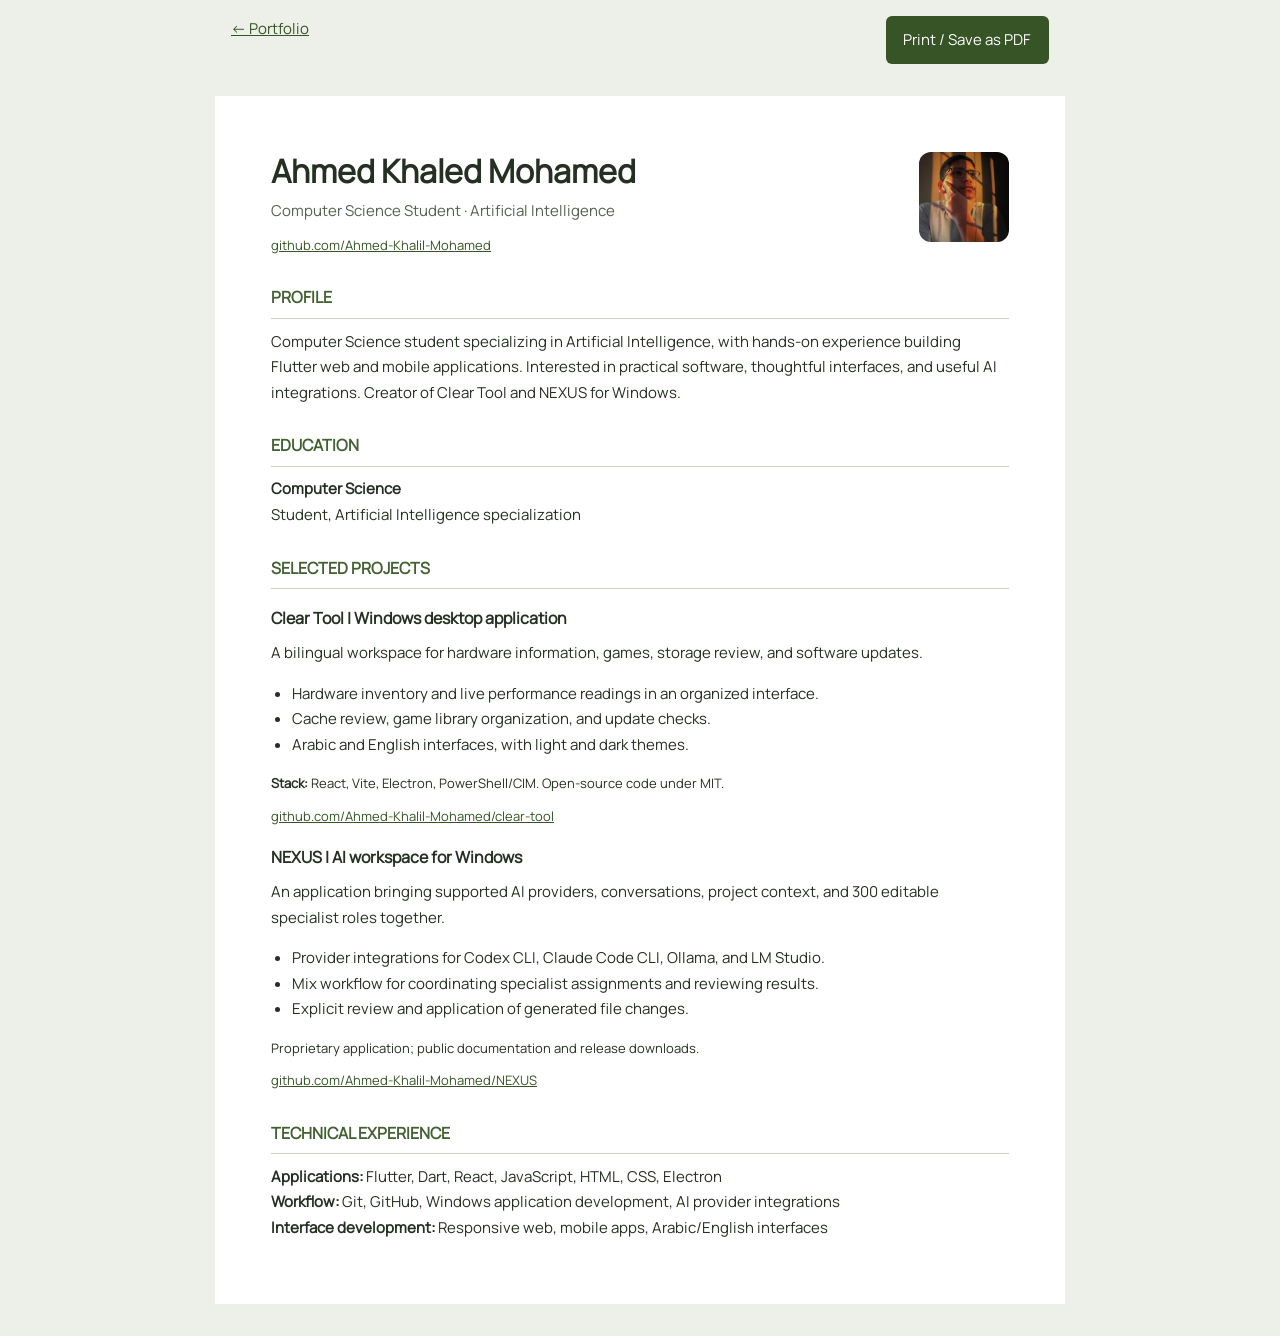
==== resume.html @ a7a3da9f "Publish bilingual portfolio with projects and printable resume" ====
<!doctype html>
<html lang="en"><head><meta charset="UTF-8"><meta name="viewport" content="width=device-width,initial-scale=1"><title>Ahmed Khaled Mohamed | Résumé</title><meta name="description" content="Ahmed Khaled Mohamed: Computer Science student specializing in AI, with Flutter web and mobile application experience."><style>@font-face{font-family:Manrope;src:url(manrope-regular.ttf);font-display:swap}*{box-sizing:border-box}body{font:15px/1.7 Manrope,'Segoe UI',sans-serif;background:#edf0e9;color:#243021;margin:0}.page{max-width:850px;margin:2rem auto;padding:3.5rem;background:#fff}h1{font-size:32px;line-height:1.2;margin:0}h2{font-size:16px;margin:1.7rem 0 .6rem;color:#436032;border-bottom:1px solid #cad2c5;padding-bottom:.4rem}h3{font-size:16px;margin:1rem 0 .25rem}p{margin:.5rem 0}a{color:#365426;overflow-wrap:anywhere}.top{display:flex;gap:2rem;justify-content:space-between}.top img{height:90px;width:90px;border-radius:12px}.controls{max-width:850px;margin:1rem auto;display:flex;justify-content:space-between;padding:0 1rem}button{padding:.7rem 1.1rem;background:#365426;color:white;border:0;border-radius:6px;cursor:pointer;font:inherit}ul{padding-left:1.3rem}.role{color:#52614e}.small{font-size:13px}@media(max-width:600px){.page{padding:1.5rem;margin:.5rem}.top{gap:1rem}h1{font-size:26px}.top img{height:65px;width:65px}}@media print{body{background:white;font-size:10pt}.controls{display:none}.page{padding:0;margin:0;max-width:none}h2{break-after:avoid}article{break-inside:avoid}a{color:inherit;text-decoration:none}@page{size:A4;margin:15mm}}</style></head><body><div class="controls"><a href="index.html">← Portfolio</a><button onclick="window.print()">Print / Save as PDF</button></div><main class="page"><header class="top"><div><h1>Ahmed Khaled Mohamed</h1><p class="role">Computer Science Student · Artificial Intelligence</p><a class="small" href="https://github.com/Ahmed-Khalil-Mohamed">github.com/Ahmed-Khalil-Mohamed</a></div><img src="portrait.jpg" width="90" height="90" alt="Ahmed Khaled Mohamed"></header><section><h2>PROFILE</h2><p>Computer Science student specializing in Artificial Intelligence, with hands-on experience building Flutter web and mobile applications. Interested in practical software, thoughtful interfaces, and useful AI integrations. Creator of Clear Tool and NEXUS for Windows.</p></section><section><h2>EDUCATION</h2><p><strong>Computer Science</strong><br>Student, Artificial Intelligence specialization</p></section><section><h2>SELECTED PROJECTS</h2><article><h3>Clear Tool | Windows desktop application</h3><p>A bilingual workspace for hardware information, games, storage review, and software updates.</p><ul><li>Hardware inventory and live performance readings in an organized interface.</li><li>Cache review, game library organization, and update checks.</li><li>Arabic and English interfaces, with light and dark themes.</li></ul><p class="small"><strong>Stack:</strong> React, Vite, Electron, PowerShell/CIM. Open-source code under MIT.</p><a class="small" href="https://github.com/Ahmed-Khalil-Mohamed/clear-tool">github.com/Ahmed-Khalil-Mohamed/clear-tool</a></article><article><h3>NEXUS | AI workspace for Windows</h3><p>An application bringing supported AI providers, conversations, project context, and 300 editable specialist roles together.</p><ul><li>Provider integrations for Codex CLI, Claude Code CLI, Ollama, and LM Studio.</li><li>Mix workflow for coordinating specialist assignments and reviewing results.</li><li>Explicit review and application of generated file changes.</li></ul><p class="small">Proprietary application; public documentation and release downloads.</p><a class="small" href="https://github.com/Ahmed-Khalil-Mohamed/NEXUS">github.com/Ahmed-Khalil-Mohamed/NEXUS</a></article></section><section><h2>TECHNICAL EXPERIENCE</h2><p><strong>Applications:</strong> Flutter, Dart, React, JavaScript, HTML, CSS, Electron<br><strong>Workflow:</strong> Git, GitHub, Windows application development, AI provider integrations<br><strong>Interface development:</strong> Responsive web, mobile apps, Arabic/English interfaces</p></section></main></body></html>
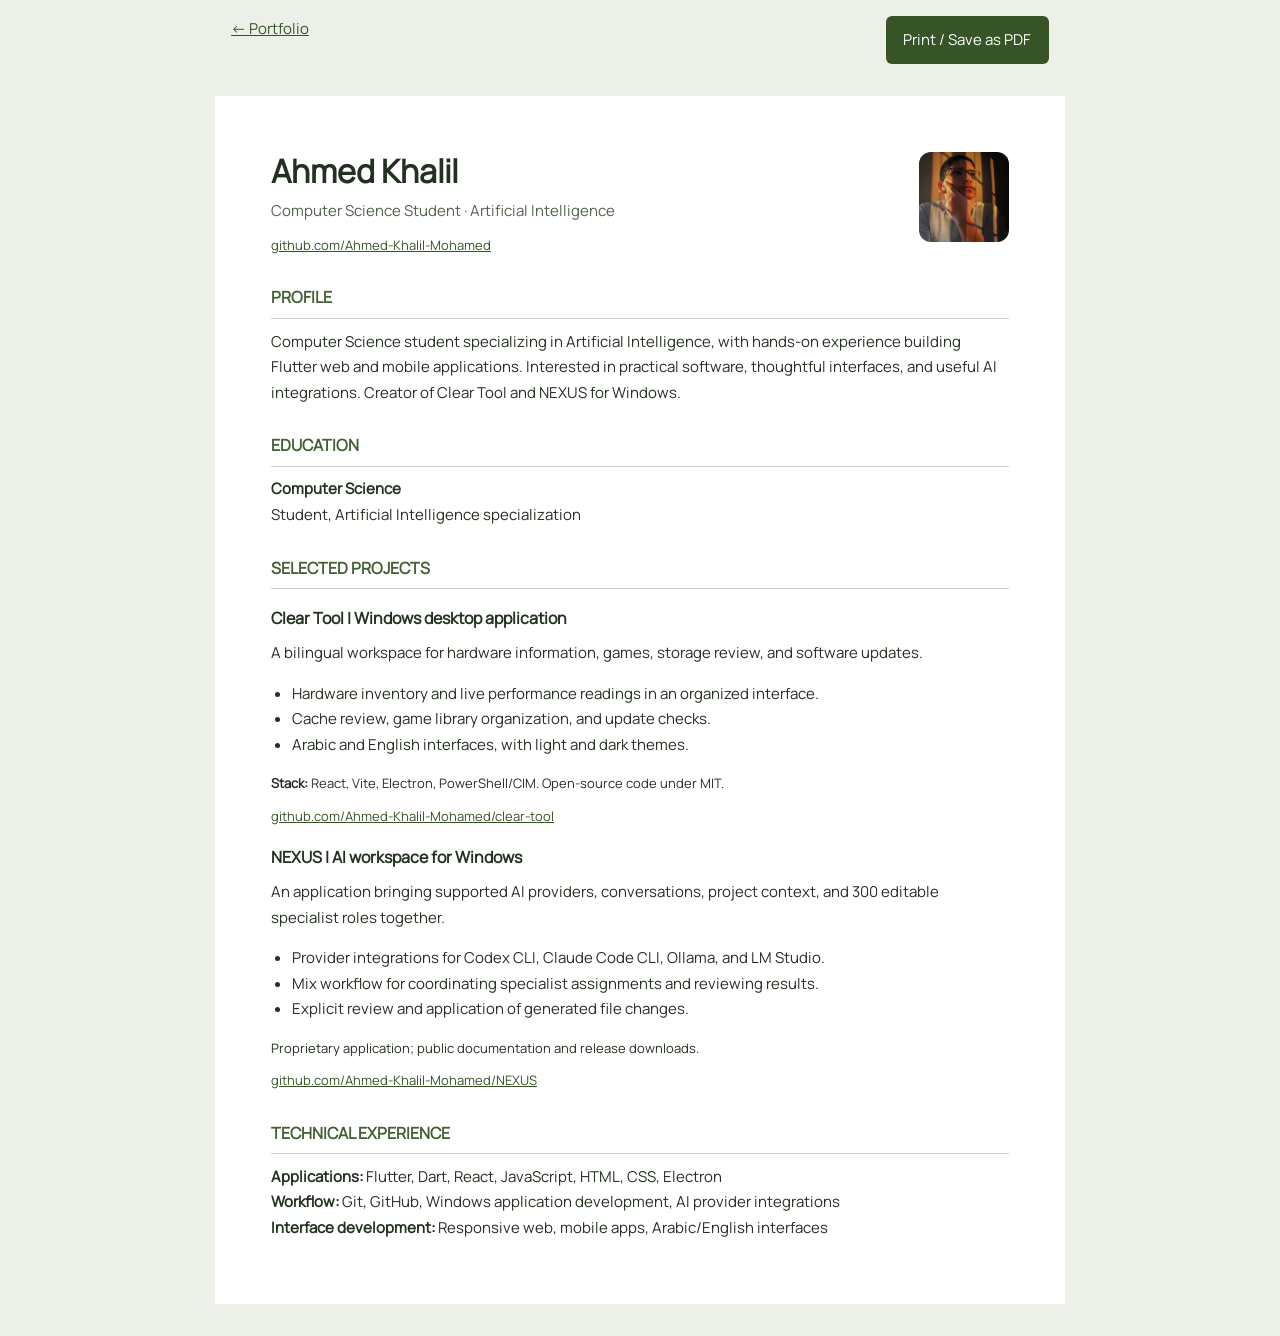
==== commit c5ea4888: "Refine white liquid glass portfolio, signature, icons and Arabic identity" ====
--- a/resume.html
+++ b/resume.html
@@ -1,2 +1,2 @@
 <!doctype html>
-<html lang="en"><head><meta charset="UTF-8"><meta name="viewport" content="width=device-width,initial-scale=1"><title>Ahmed Khaled Mohamed | Résumé</title><meta name="description" content="Ahmed Khaled Mohamed: Computer Science student specializing in AI, with Flutter web and mobile application experience."><style>@font-face{font-family:Manrope;src:url(manrope-regular.ttf);font-display:swap}*{box-sizing:border-box}body{font:15px/1.7 Manrope,'Segoe UI',sans-serif;background:#edf0e9;color:#243021;margin:0}.page{max-width:850px;margin:2rem auto;padding:3.5rem;background:#fff}h1{font-size:32px;line-height:1.2;margin:0}h2{font-size:16px;margin:1.7rem 0 .6rem;color:#436032;border-bottom:1px solid #cad2c5;padding-bottom:.4rem}h3{font-size:16px;margin:1rem 0 .25rem}p{margin:.5rem 0}a{color:#365426;overflow-wrap:anywhere}.top{display:flex;gap:2rem;justify-content:space-between}.top img{height:90px;width:90px;border-radius:12px}.controls{max-width:850px;margin:1rem auto;display:flex;justify-content:space-between;padding:0 1rem}button{padding:.7rem 1.1rem;background:#365426;color:white;border:0;border-radius:6px;cursor:pointer;font:inherit}ul{padding-left:1.3rem}.role{color:#52614e}.small{font-size:13px}@media(max-width:600px){.page{padding:1.5rem;margin:.5rem}.top{gap:1rem}h1{font-size:26px}.top img{height:65px;width:65px}}@media print{body{background:white;font-size:10pt}.controls{display:none}.page{padding:0;margin:0;max-width:none}h2{break-after:avoid}article{break-inside:avoid}a{color:inherit;text-decoration:none}@page{size:A4;margin:15mm}}</style></head><body><div class="controls"><a href="index.html">← Portfolio</a><button onclick="window.print()">Print / Save as PDF</button></div><main class="page"><header class="top"><div><h1>Ahmed Khaled Mohamed</h1><p class="role">Computer Science Student · Artificial Intelligence</p><a class="small" href="https://github.com/Ahmed-Khalil-Mohamed">github.com/Ahmed-Khalil-Mohamed</a></div><img src="portrait.jpg" width="90" height="90" alt="Ahmed Khaled Mohamed"></header><section><h2>PROFILE</h2><p>Computer Science student specializing in Artificial Intelligence, with hands-on experience building Flutter web and mobile applications. Interested in practical software, thoughtful interfaces, and useful AI integrations. Creator of Clear Tool and NEXUS for Windows.</p></section><section><h2>EDUCATION</h2><p><strong>Computer Science</strong><br>Student, Artificial Intelligence specialization</p></section><section><h2>SELECTED PROJECTS</h2><article><h3>Clear Tool | Windows desktop application</h3><p>A bilingual workspace for hardware information, games, storage review, and software updates.</p><ul><li>Hardware inventory and live performance readings in an organized interface.</li><li>Cache review, game library organization, and update checks.</li><li>Arabic and English interfaces, with light and dark themes.</li></ul><p class="small"><strong>Stack:</strong> React, Vite, Electron, PowerShell/CIM. Open-source code under MIT.</p><a class="small" href="https://github.com/Ahmed-Khalil-Mohamed/clear-tool">github.com/Ahmed-Khalil-Mohamed/clear-tool</a></article><article><h3>NEXUS | AI workspace for Windows</h3><p>An application bringing supported AI providers, conversations, project context, and 300 editable specialist roles together.</p><ul><li>Provider integrations for Codex CLI, Claude Code CLI, Ollama, and LM Studio.</li><li>Mix workflow for coordinating specialist assignments and reviewing results.</li><li>Explicit review and application of generated file changes.</li></ul><p class="small">Proprietary application; public documentation and release downloads.</p><a class="small" href="https://github.com/Ahmed-Khalil-Mohamed/NEXUS">github.com/Ahmed-Khalil-Mohamed/NEXUS</a></article></section><section><h2>TECHNICAL EXPERIENCE</h2><p><strong>Applications:</strong> Flutter, Dart, React, JavaScript, HTML, CSS, Electron<br><strong>Workflow:</strong> Git, GitHub, Windows application development, AI provider integrations<br><strong>Interface development:</strong> Responsive web, mobile apps, Arabic/English interfaces</p></section></main></body></html>
+<html lang="en"><head><meta charset="UTF-8"><meta name="viewport" content="width=device-width,initial-scale=1"><title>Ahmed Khalil | Résumé</title><meta name="description" content="Ahmed Khalil: Computer Science student specializing in AI, with Flutter web and mobile application experience."><style>@font-face{font-family:Manrope;src:url(manrope-regular.ttf);font-display:swap}*{box-sizing:border-box}body{font:15px/1.7 Manrope,'Segoe UI',sans-serif;background:#edf0e9;color:#243021;margin:0}.page{max-width:850px;margin:2rem auto;padding:3.5rem;background:#fff}h1{font-size:32px;line-height:1.2;margin:0}h2{font-size:16px;margin:1.7rem 0 .6rem;color:#436032;border-bottom:1px solid #cad2c5;padding-bottom:.4rem}h3{font-size:16px;margin:1rem 0 .25rem}p{margin:.5rem 0}a{color:#365426;overflow-wrap:anywhere}.top{display:flex;gap:2rem;justify-content:space-between}.top img{height:90px;width:90px;border-radius:12px}.controls{max-width:850px;margin:1rem auto;display:flex;justify-content:space-between;padding:0 1rem}button{padding:.7rem 1.1rem;background:#365426;color:white;border:0;border-radius:6px;cursor:pointer;font:inherit}ul{padding-left:1.3rem}.role{color:#52614e}.small{font-size:13px}@media(max-width:600px){.page{padding:1.5rem;margin:.5rem}.top{gap:1rem}h1{font-size:26px}.top img{height:65px;width:65px}}@media print{body{background:white;font-size:10pt}.controls{display:none}.page{padding:0;margin:0;max-width:none}h2{break-after:avoid}article{break-inside:avoid}a{color:inherit;text-decoration:none}@page{size:A4;margin:15mm}}</style></head><body><div class="controls"><a href="index.html">← Portfolio</a><button onclick="window.print()">Print / Save as PDF</button></div><main class="page"><header class="top"><div><h1>Ahmed Khalil</h1><p class="role">Computer Science Student · Artificial Intelligence</p><a class="small" href="https://github.com/Ahmed-Khalil-Mohamed">github.com/Ahmed-Khalil-Mohamed</a></div><img src="portrait.jpg" width="90" height="90" alt="Ahmed Khalil"></header><section><h2>PROFILE</h2><p>Computer Science student specializing in Artificial Intelligence, with hands-on experience building Flutter web and mobile applications. Interested in practical software, thoughtful interfaces, and useful AI integrations. Creator of Clear Tool and NEXUS for Windows.</p></section><section><h2>EDUCATION</h2><p><strong>Computer Science</strong><br>Student, Artificial Intelligence specialization</p></section><section><h2>SELECTED PROJECTS</h2><article><h3>Clear Tool | Windows desktop application</h3><p>A bilingual workspace for hardware information, games, storage review, and software updates.</p><ul><li>Hardware inventory and live performance readings in an organized interface.</li><li>Cache review, game library organization, and update checks.</li><li>Arabic and English interfaces, with light and dark themes.</li></ul><p class="small"><strong>Stack:</strong> React, Vite, Electron, PowerShell/CIM. Open-source code under MIT.</p><a class="small" href="https://github.com/Ahmed-Khalil-Mohamed/clear-tool">github.com/Ahmed-Khalil-Mohamed/clear-tool</a></article><article><h3>NEXUS | AI workspace for Windows</h3><p>An application bringing supported AI providers, conversations, project context, and 300 editable specialist roles together.</p><ul><li>Provider integrations for Codex CLI, Claude Code CLI, Ollama, and LM Studio.</li><li>Mix workflow for coordinating specialist assignments and reviewing results.</li><li>Explicit review and application of generated file changes.</li></ul><p class="small">Proprietary application; public documentation and release downloads.</p><a class="small" href="https://github.com/Ahmed-Khalil-Mohamed/NEXUS">github.com/Ahmed-Khalil-Mohamed/NEXUS</a></article></section><section><h2>TECHNICAL EXPERIENCE</h2><p><strong>Applications:</strong> Flutter, Dart, React, JavaScript, HTML, CSS, Electron<br><strong>Workflow:</strong> Git, GitHub, Windows application development, AI provider integrations<br><strong>Interface development:</strong> Responsive web, mobile apps, Arabic/English interfaces</p></section></main></body></html>
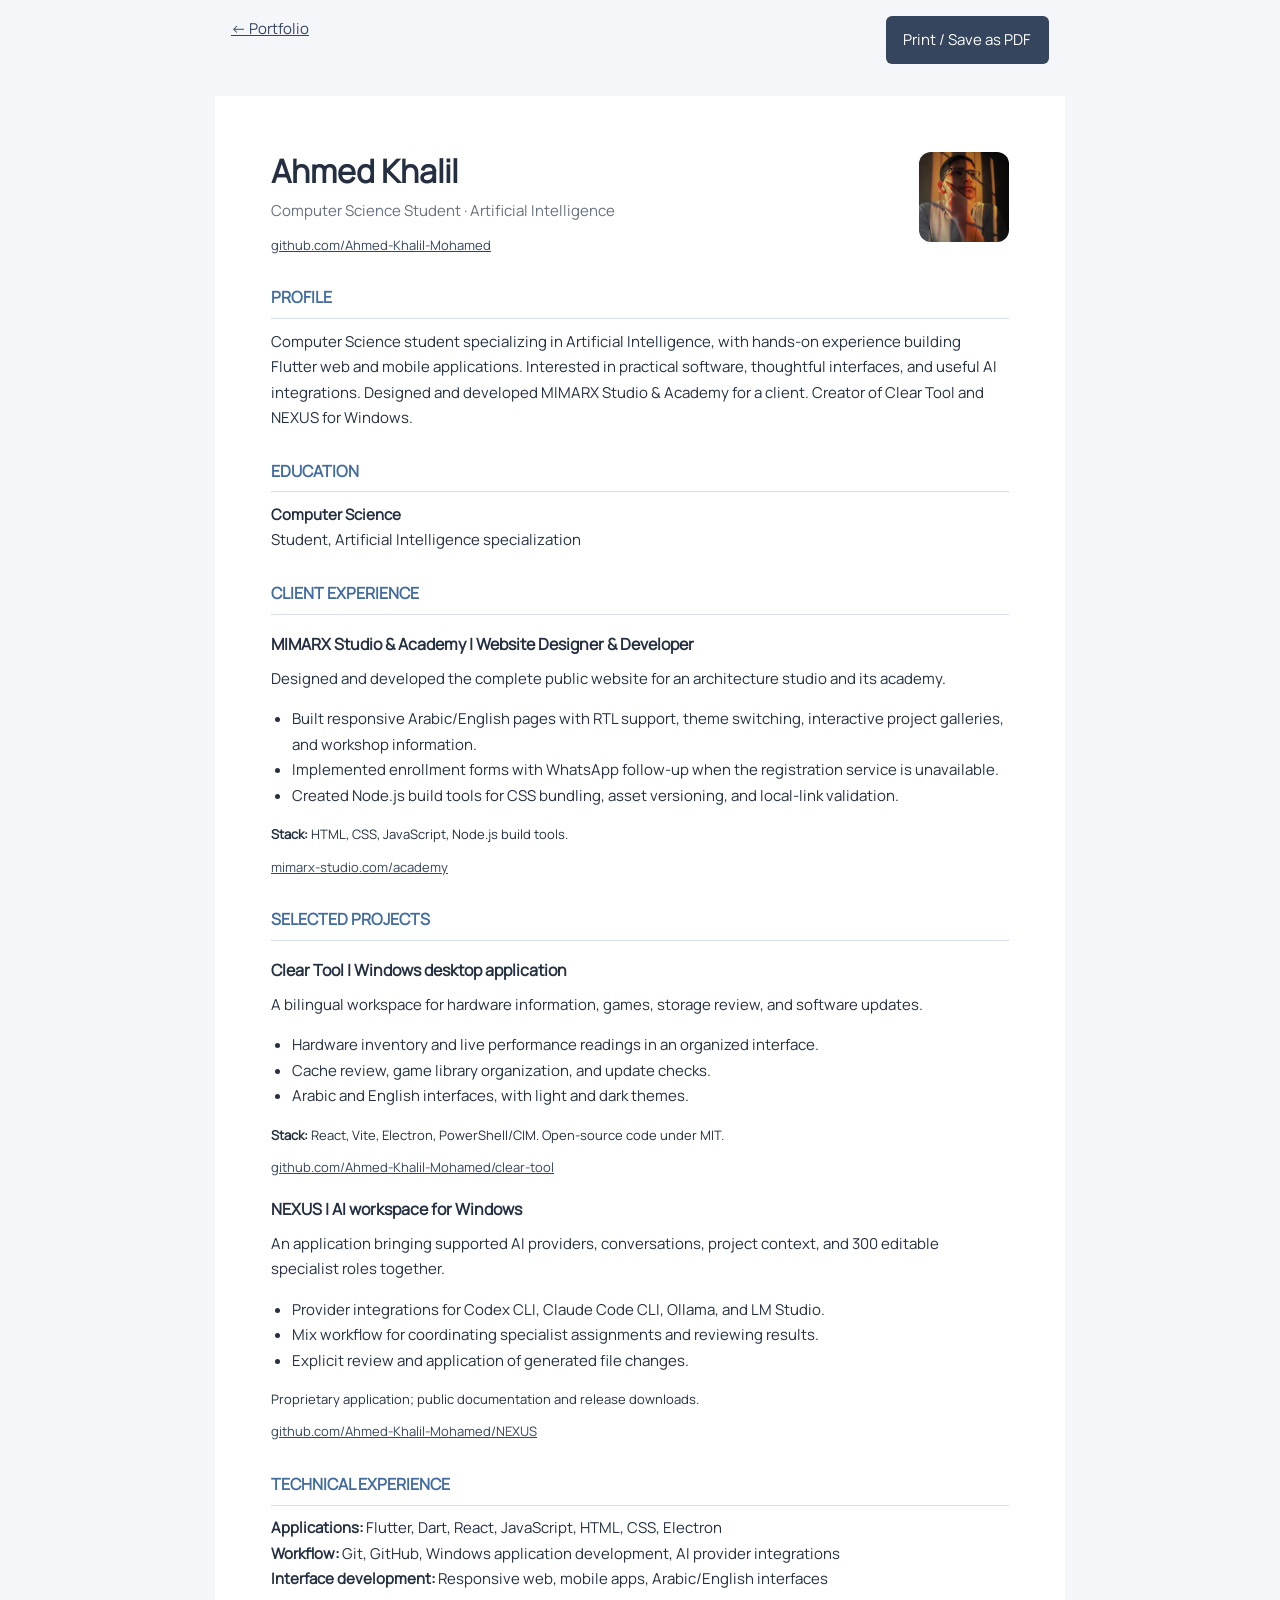
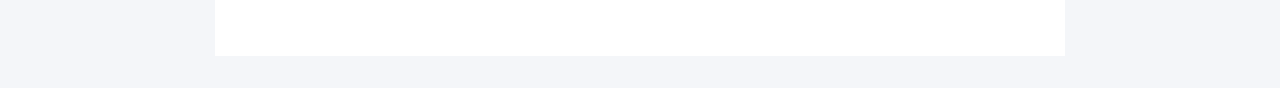
==== commit f6685595: "Showcase MIMARX client website and add AK signature favicon" ====
--- a/resume.html
+++ b/resume.html
@@ -1,2 +1,2 @@
 <!doctype html>
-<html lang="en"><head><meta charset="UTF-8"><meta name="viewport" content="width=device-width,initial-scale=1"><title>Ahmed Khalil | Résumé</title><meta name="description" content="Ahmed Khalil: Computer Science student specializing in AI, with Flutter web and mobile application experience."><style>@font-face{font-family:Manrope;src:url(manrope-regular.ttf);font-display:swap}*{box-sizing:border-box}body{font:15px/1.7 Manrope,'Segoe UI',sans-serif;background:#edf0e9;color:#243021;margin:0}.page{max-width:850px;margin:2rem auto;padding:3.5rem;background:#fff}h1{font-size:32px;line-height:1.2;margin:0}h2{font-size:16px;margin:1.7rem 0 .6rem;color:#436032;border-bottom:1px solid #cad2c5;padding-bottom:.4rem}h3{font-size:16px;margin:1rem 0 .25rem}p{margin:.5rem 0}a{color:#365426;overflow-wrap:anywhere}.top{display:flex;gap:2rem;justify-content:space-between}.top img{height:90px;width:90px;border-radius:12px}.controls{max-width:850px;margin:1rem auto;display:flex;justify-content:space-between;padding:0 1rem}button{padding:.7rem 1.1rem;background:#365426;color:white;border:0;border-radius:6px;cursor:pointer;font:inherit}ul{padding-left:1.3rem}.role{color:#52614e}.small{font-size:13px}@media(max-width:600px){.page{padding:1.5rem;margin:.5rem}.top{gap:1rem}h1{font-size:26px}.top img{height:65px;width:65px}}@media print{body{background:white;font-size:10pt}.controls{display:none}.page{padding:0;margin:0;max-width:none}h2{break-after:avoid}article{break-inside:avoid}a{color:inherit;text-decoration:none}@page{size:A4;margin:15mm}}</style></head><body><div class="controls"><a href="index.html">← Portfolio</a><button onclick="window.print()">Print / Save as PDF</button></div><main class="page"><header class="top"><div><h1>Ahmed Khalil</h1><p class="role">Computer Science Student · Artificial Intelligence</p><a class="small" href="https://github.com/Ahmed-Khalil-Mohamed">github.com/Ahmed-Khalil-Mohamed</a></div><img src="portrait.jpg" width="90" height="90" alt="Ahmed Khalil"></header><section><h2>PROFILE</h2><p>Computer Science student specializing in Artificial Intelligence, with hands-on experience building Flutter web and mobile applications. Interested in practical software, thoughtful interfaces, and useful AI integrations. Creator of Clear Tool and NEXUS for Windows.</p></section><section><h2>EDUCATION</h2><p><strong>Computer Science</strong><br>Student, Artificial Intelligence specialization</p></section><section><h2>SELECTED PROJECTS</h2><article><h3>Clear Tool | Windows desktop application</h3><p>A bilingual workspace for hardware information, games, storage review, and software updates.</p><ul><li>Hardware inventory and live performance readings in an organized interface.</li><li>Cache review, game library organization, and update checks.</li><li>Arabic and English interfaces, with light and dark themes.</li></ul><p class="small"><strong>Stack:</strong> React, Vite, Electron, PowerShell/CIM. Open-source code under MIT.</p><a class="small" href="https://github.com/Ahmed-Khalil-Mohamed/clear-tool">github.com/Ahmed-Khalil-Mohamed/clear-tool</a></article><article><h3>NEXUS | AI workspace for Windows</h3><p>An application bringing supported AI providers, conversations, project context, and 300 editable specialist roles together.</p><ul><li>Provider integrations for Codex CLI, Claude Code CLI, Ollama, and LM Studio.</li><li>Mix workflow for coordinating specialist assignments and reviewing results.</li><li>Explicit review and application of generated file changes.</li></ul><p class="small">Proprietary application; public documentation and release downloads.</p><a class="small" href="https://github.com/Ahmed-Khalil-Mohamed/NEXUS">github.com/Ahmed-Khalil-Mohamed/NEXUS</a></article></section><section><h2>TECHNICAL EXPERIENCE</h2><p><strong>Applications:</strong> Flutter, Dart, React, JavaScript, HTML, CSS, Electron<br><strong>Workflow:</strong> Git, GitHub, Windows application development, AI provider integrations<br><strong>Interface development:</strong> Responsive web, mobile apps, Arabic/English interfaces</p></section></main></body></html>
+<html lang="en"><head><meta charset="UTF-8"><meta name="viewport" content="width=device-width,initial-scale=1"><title>Ahmed Khalil | Résumé</title><meta name="description" content="Ahmed Khalil: Computer Science student specializing in AI, with Flutter web and mobile application experience."><link rel="icon" href="favicon.ico?v=4" sizes="any"><link rel="icon" href="ak-signature.svg?v=4" type="image/svg+xml"><style>@font-face{font-family:Manrope;src:url(manrope-regular.ttf);font-display:swap}*{box-sizing:border-box}body{font:15px/1.7 Manrope,'Segoe UI',sans-serif;background:#f4f6f9;color:#243041;margin:0}.page{max-width:850px;margin:2rem auto;padding:3.5rem;background:#fff}h1{font-size:32px;line-height:1.2;margin:0}h2{font-size:16px;margin:1.7rem 0 .6rem;color:#426c9f;border-bottom:1px solid #d7e0eb;padding-bottom:.4rem}h3{font-size:16px;margin:1rem 0 .25rem}p{margin:.5rem 0}a{color:#34455d;overflow-wrap:anywhere}.top{display:flex;gap:2rem;justify-content:space-between}.top img{height:90px;width:90px;border-radius:12px}.controls{max-width:850px;margin:1rem auto;display:flex;justify-content:space-between;padding:0 1rem}button{padding:.7rem 1.1rem;background:#34455d;color:white;border:0;border-radius:6px;cursor:pointer;font:inherit}ul{padding-left:1.3rem}.role{color:#667080}.small{font-size:13px}@media(max-width:600px){.page{padding:1.5rem;margin:.5rem}.top{gap:1rem}h1{font-size:26px}.top img{height:65px;width:65px}}@media print{body{background:white;font-size:10pt}.controls{display:none}.page{padding:0;margin:0;max-width:none}h2{break-after:avoid}article{break-inside:avoid}a{color:inherit;text-decoration:none}@page{size:A4;margin:15mm}}</style></head><body><div class="controls"><a href="index.html">← Portfolio</a><button onclick="window.print()">Print / Save as PDF</button></div><main class="page"><header class="top"><div><h1>Ahmed Khalil</h1><p class="role">Computer Science Student · Artificial Intelligence</p><a class="small" href="https://github.com/Ahmed-Khalil-Mohamed">github.com/Ahmed-Khalil-Mohamed</a></div><img src="portrait.jpg" width="90" height="90" alt="Ahmed Khalil"></header><section><h2>PROFILE</h2><p>Computer Science student specializing in Artificial Intelligence, with hands-on experience building Flutter web and mobile applications. Interested in practical software, thoughtful interfaces, and useful AI integrations. Designed and developed MIMARX Studio & Academy for a client. Creator of Clear Tool and NEXUS for Windows.</p></section><section><h2>EDUCATION</h2><p><strong>Computer Science</strong><br>Student, Artificial Intelligence specialization</p></section><section><h2>CLIENT EXPERIENCE</h2><article><h3>MIMARX Studio & Academy | Website Designer & Developer</h3><p>Designed and developed the complete public website for an architecture studio and its academy.</p><ul><li>Built responsive Arabic/English pages with RTL support, theme switching, interactive project galleries, and workshop information.</li><li>Implemented enrollment forms with WhatsApp follow-up when the registration service is unavailable.</li><li>Created Node.js build tools for CSS bundling, asset versioning, and local-link validation.</li></ul><p class="small"><strong>Stack:</strong> HTML, CSS, JavaScript, Node.js build tools.</p><a class="small" href="https://www.mimarx-studio.com/academy">mimarx-studio.com/academy</a></article></section><section><h2>SELECTED PROJECTS</h2><article><h3>Clear Tool | Windows desktop application</h3><p>A bilingual workspace for hardware information, games, storage review, and software updates.</p><ul><li>Hardware inventory and live performance readings in an organized interface.</li><li>Cache review, game library organization, and update checks.</li><li>Arabic and English interfaces, with light and dark themes.</li></ul><p class="small"><strong>Stack:</strong> React, Vite, Electron, PowerShell/CIM. Open-source code under MIT.</p><a class="small" href="https://github.com/Ahmed-Khalil-Mohamed/clear-tool">github.com/Ahmed-Khalil-Mohamed/clear-tool</a></article><article><h3>NEXUS | AI workspace for Windows</h3><p>An application bringing supported AI providers, conversations, project context, and 300 editable specialist roles together.</p><ul><li>Provider integrations for Codex CLI, Claude Code CLI, Ollama, and LM Studio.</li><li>Mix workflow for coordinating specialist assignments and reviewing results.</li><li>Explicit review and application of generated file changes.</li></ul><p class="small">Proprietary application; public documentation and release downloads.</p><a class="small" href="https://github.com/Ahmed-Khalil-Mohamed/NEXUS">github.com/Ahmed-Khalil-Mohamed/NEXUS</a></article></section><section><h2>TECHNICAL EXPERIENCE</h2><p><strong>Applications:</strong> Flutter, Dart, React, JavaScript, HTML, CSS, Electron<br><strong>Workflow:</strong> Git, GitHub, Windows application development, AI provider integrations<br><strong>Interface development:</strong> Responsive web, mobile apps, Arabic/English interfaces</p></section></main></body></html>
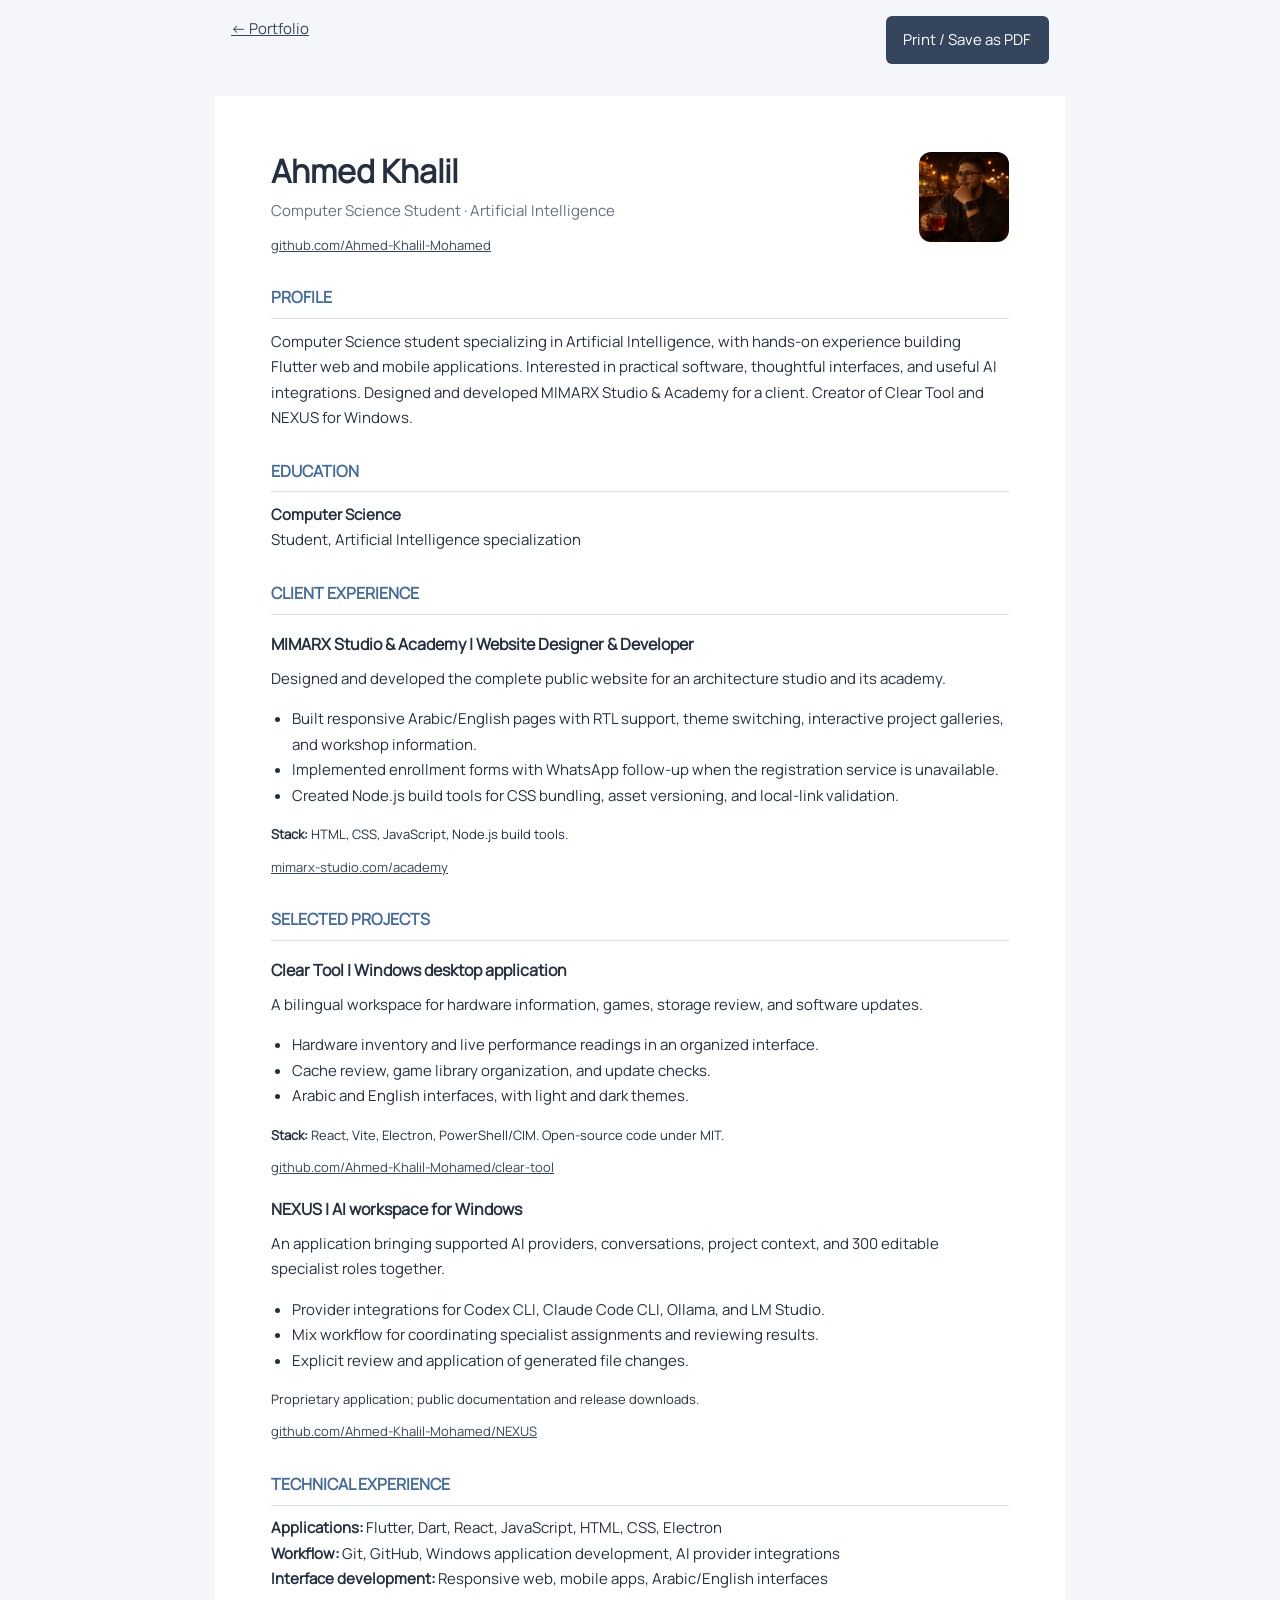
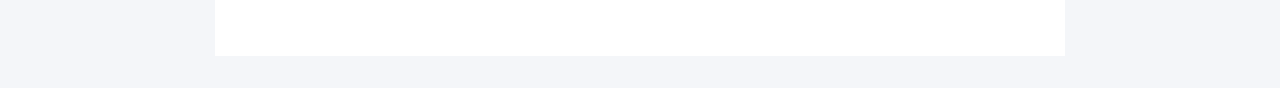
==== commit d8152766: "Refine mobile layouts and glass controls with updated portrait" ====
--- a/resume.html
+++ b/resume.html
@@ -1,2 +1,2 @@
 <!doctype html>
-<html lang="en"><head><meta charset="UTF-8"><meta name="viewport" content="width=device-width,initial-scale=1"><title>Ahmed Khalil | Résumé</title><meta name="description" content="Ahmed Khalil: Computer Science student specializing in AI, with Flutter web and mobile application experience."><link rel="icon" href="favicon.ico?v=4" sizes="any"><link rel="icon" href="ak-signature.svg?v=4" type="image/svg+xml"><style>@font-face{font-family:Manrope;src:url(manrope-regular.ttf);font-display:swap}*{box-sizing:border-box}body{font:15px/1.7 Manrope,'Segoe UI',sans-serif;background:#f4f6f9;color:#243041;margin:0}.page{max-width:850px;margin:2rem auto;padding:3.5rem;background:#fff}h1{font-size:32px;line-height:1.2;margin:0}h2{font-size:16px;margin:1.7rem 0 .6rem;color:#426c9f;border-bottom:1px solid #d7e0eb;padding-bottom:.4rem}h3{font-size:16px;margin:1rem 0 .25rem}p{margin:.5rem 0}a{color:#34455d;overflow-wrap:anywhere}.top{display:flex;gap:2rem;justify-content:space-between}.top img{height:90px;width:90px;border-radius:12px}.controls{max-width:850px;margin:1rem auto;display:flex;justify-content:space-between;padding:0 1rem}button{padding:.7rem 1.1rem;background:#34455d;color:white;border:0;border-radius:6px;cursor:pointer;font:inherit}ul{padding-left:1.3rem}.role{color:#667080}.small{font-size:13px}@media(max-width:600px){.page{padding:1.5rem;margin:.5rem}.top{gap:1rem}h1{font-size:26px}.top img{height:65px;width:65px}}@media print{body{background:white;font-size:10pt}.controls{display:none}.page{padding:0;margin:0;max-width:none}h2{break-after:avoid}article{break-inside:avoid}a{color:inherit;text-decoration:none}@page{size:A4;margin:15mm}}</style></head><body><div class="controls"><a href="index.html">← Portfolio</a><button onclick="window.print()">Print / Save as PDF</button></div><main class="page"><header class="top"><div><h1>Ahmed Khalil</h1><p class="role">Computer Science Student · Artificial Intelligence</p><a class="small" href="https://github.com/Ahmed-Khalil-Mohamed">github.com/Ahmed-Khalil-Mohamed</a></div><img src="portrait.jpg" width="90" height="90" alt="Ahmed Khalil"></header><section><h2>PROFILE</h2><p>Computer Science student specializing in Artificial Intelligence, with hands-on experience building Flutter web and mobile applications. Interested in practical software, thoughtful interfaces, and useful AI integrations. Designed and developed MIMARX Studio & Academy for a client. Creator of Clear Tool and NEXUS for Windows.</p></section><section><h2>EDUCATION</h2><p><strong>Computer Science</strong><br>Student, Artificial Intelligence specialization</p></section><section><h2>CLIENT EXPERIENCE</h2><article><h3>MIMARX Studio & Academy | Website Designer & Developer</h3><p>Designed and developed the complete public website for an architecture studio and its academy.</p><ul><li>Built responsive Arabic/English pages with RTL support, theme switching, interactive project galleries, and workshop information.</li><li>Implemented enrollment forms with WhatsApp follow-up when the registration service is unavailable.</li><li>Created Node.js build tools for CSS bundling, asset versioning, and local-link validation.</li></ul><p class="small"><strong>Stack:</strong> HTML, CSS, JavaScript, Node.js build tools.</p><a class="small" href="https://www.mimarx-studio.com/academy">mimarx-studio.com/academy</a></article></section><section><h2>SELECTED PROJECTS</h2><article><h3>Clear Tool | Windows desktop application</h3><p>A bilingual workspace for hardware information, games, storage review, and software updates.</p><ul><li>Hardware inventory and live performance readings in an organized interface.</li><li>Cache review, game library organization, and update checks.</li><li>Arabic and English interfaces, with light and dark themes.</li></ul><p class="small"><strong>Stack:</strong> React, Vite, Electron, PowerShell/CIM. Open-source code under MIT.</p><a class="small" href="https://github.com/Ahmed-Khalil-Mohamed/clear-tool">github.com/Ahmed-Khalil-Mohamed/clear-tool</a></article><article><h3>NEXUS | AI workspace for Windows</h3><p>An application bringing supported AI providers, conversations, project context, and 300 editable specialist roles together.</p><ul><li>Provider integrations for Codex CLI, Claude Code CLI, Ollama, and LM Studio.</li><li>Mix workflow for coordinating specialist assignments and reviewing results.</li><li>Explicit review and application of generated file changes.</li></ul><p class="small">Proprietary application; public documentation and release downloads.</p><a class="small" href="https://github.com/Ahmed-Khalil-Mohamed/NEXUS">github.com/Ahmed-Khalil-Mohamed/NEXUS</a></article></section><section><h2>TECHNICAL EXPERIENCE</h2><p><strong>Applications:</strong> Flutter, Dart, React, JavaScript, HTML, CSS, Electron<br><strong>Workflow:</strong> Git, GitHub, Windows application development, AI provider integrations<br><strong>Interface development:</strong> Responsive web, mobile apps, Arabic/English interfaces</p></section></main></body></html>
+<html lang="en"><head><meta charset="UTF-8"><meta name="viewport" content="width=device-width,initial-scale=1"><title>Ahmed Khalil | Résumé</title><meta name="description" content="Ahmed Khalil: Computer Science student specializing in AI, with Flutter web and mobile application experience."><link rel="icon" href="favicon.ico?v=4" sizes="any"><link rel="icon" href="ak-signature.svg?v=4" type="image/svg+xml"><style>@font-face{font-family:Manrope;src:url(manrope-regular.ttf);font-display:swap}*{box-sizing:border-box}body{font:15px/1.7 Manrope,'Segoe UI',sans-serif;background:#f4f6f9;color:#243041;margin:0}.page{max-width:850px;margin:2rem auto;padding:3.5rem;background:#fff}h1{font-size:32px;line-height:1.2;margin:0}h2{font-size:16px;margin:1.7rem 0 .6rem;color:#426c9f;border-bottom:1px solid #d7e0eb;padding-bottom:.4rem}h3{font-size:16px;margin:1rem 0 .25rem}p{margin:.5rem 0}a{color:#34455d;overflow-wrap:anywhere}.top{display:flex;gap:2rem;justify-content:space-between}.top img{height:90px;width:90px;border-radius:12px;object-fit:cover;object-position:60% 42%}.controls{max-width:850px;margin:1rem auto;display:flex;justify-content:space-between;padding:0 1rem}button{padding:.7rem 1.1rem;background:#34455d;color:white;border:0;border-radius:6px;cursor:pointer;font:inherit}ul{padding-left:1.3rem}.role{color:#667080}.small{font-size:13px}@media(max-width:600px){.page{padding:1.5rem;margin:.5rem}.top{gap:1rem}h1{font-size:26px}.top img{height:65px;width:65px}}@media print{body{background:white;font-size:10pt}.controls{display:none}.page{padding:0;margin:0;max-width:none}h2{break-after:avoid}article{break-inside:avoid}a{color:inherit;text-decoration:none}@page{size:A4;margin:15mm}}</style></head><body><div class="controls"><a href="index.html">← Portfolio</a><button onclick="window.print()">Print / Save as PDF</button></div><main class="page"><header class="top"><div><h1>Ahmed Khalil</h1><p class="role">Computer Science Student · Artificial Intelligence</p><a class="small" href="https://github.com/Ahmed-Khalil-Mohamed">github.com/Ahmed-Khalil-Mohamed</a></div><img src="portrait-2026.jpg" width="90" height="90" alt="Ahmed Khalil"></header><section><h2>PROFILE</h2><p>Computer Science student specializing in Artificial Intelligence, with hands-on experience building Flutter web and mobile applications. Interested in practical software, thoughtful interfaces, and useful AI integrations. Designed and developed MIMARX Studio & Academy for a client. Creator of Clear Tool and NEXUS for Windows.</p></section><section><h2>EDUCATION</h2><p><strong>Computer Science</strong><br>Student, Artificial Intelligence specialization</p></section><section><h2>CLIENT EXPERIENCE</h2><article><h3>MIMARX Studio & Academy | Website Designer & Developer</h3><p>Designed and developed the complete public website for an architecture studio and its academy.</p><ul><li>Built responsive Arabic/English pages with RTL support, theme switching, interactive project galleries, and workshop information.</li><li>Implemented enrollment forms with WhatsApp follow-up when the registration service is unavailable.</li><li>Created Node.js build tools for CSS bundling, asset versioning, and local-link validation.</li></ul><p class="small"><strong>Stack:</strong> HTML, CSS, JavaScript, Node.js build tools.</p><a class="small" href="https://www.mimarx-studio.com/academy">mimarx-studio.com/academy</a></article></section><section><h2>SELECTED PROJECTS</h2><article><h3>Clear Tool | Windows desktop application</h3><p>A bilingual workspace for hardware information, games, storage review, and software updates.</p><ul><li>Hardware inventory and live performance readings in an organized interface.</li><li>Cache review, game library organization, and update checks.</li><li>Arabic and English interfaces, with light and dark themes.</li></ul><p class="small"><strong>Stack:</strong> React, Vite, Electron, PowerShell/CIM. Open-source code under MIT.</p><a class="small" href="https://github.com/Ahmed-Khalil-Mohamed/clear-tool">github.com/Ahmed-Khalil-Mohamed/clear-tool</a></article><article><h3>NEXUS | AI workspace for Windows</h3><p>An application bringing supported AI providers, conversations, project context, and 300 editable specialist roles together.</p><ul><li>Provider integrations for Codex CLI, Claude Code CLI, Ollama, and LM Studio.</li><li>Mix workflow for coordinating specialist assignments and reviewing results.</li><li>Explicit review and application of generated file changes.</li></ul><p class="small">Proprietary application; public documentation and release downloads.</p><a class="small" href="https://github.com/Ahmed-Khalil-Mohamed/NEXUS">github.com/Ahmed-Khalil-Mohamed/NEXUS</a></article></section><section><h2>TECHNICAL EXPERIENCE</h2><p><strong>Applications:</strong> Flutter, Dart, React, JavaScript, HTML, CSS, Electron<br><strong>Workflow:</strong> Git, GitHub, Windows application development, AI provider integrations<br><strong>Interface development:</strong> Responsive web, mobile apps, Arabic/English interfaces</p></section></main></body></html>
